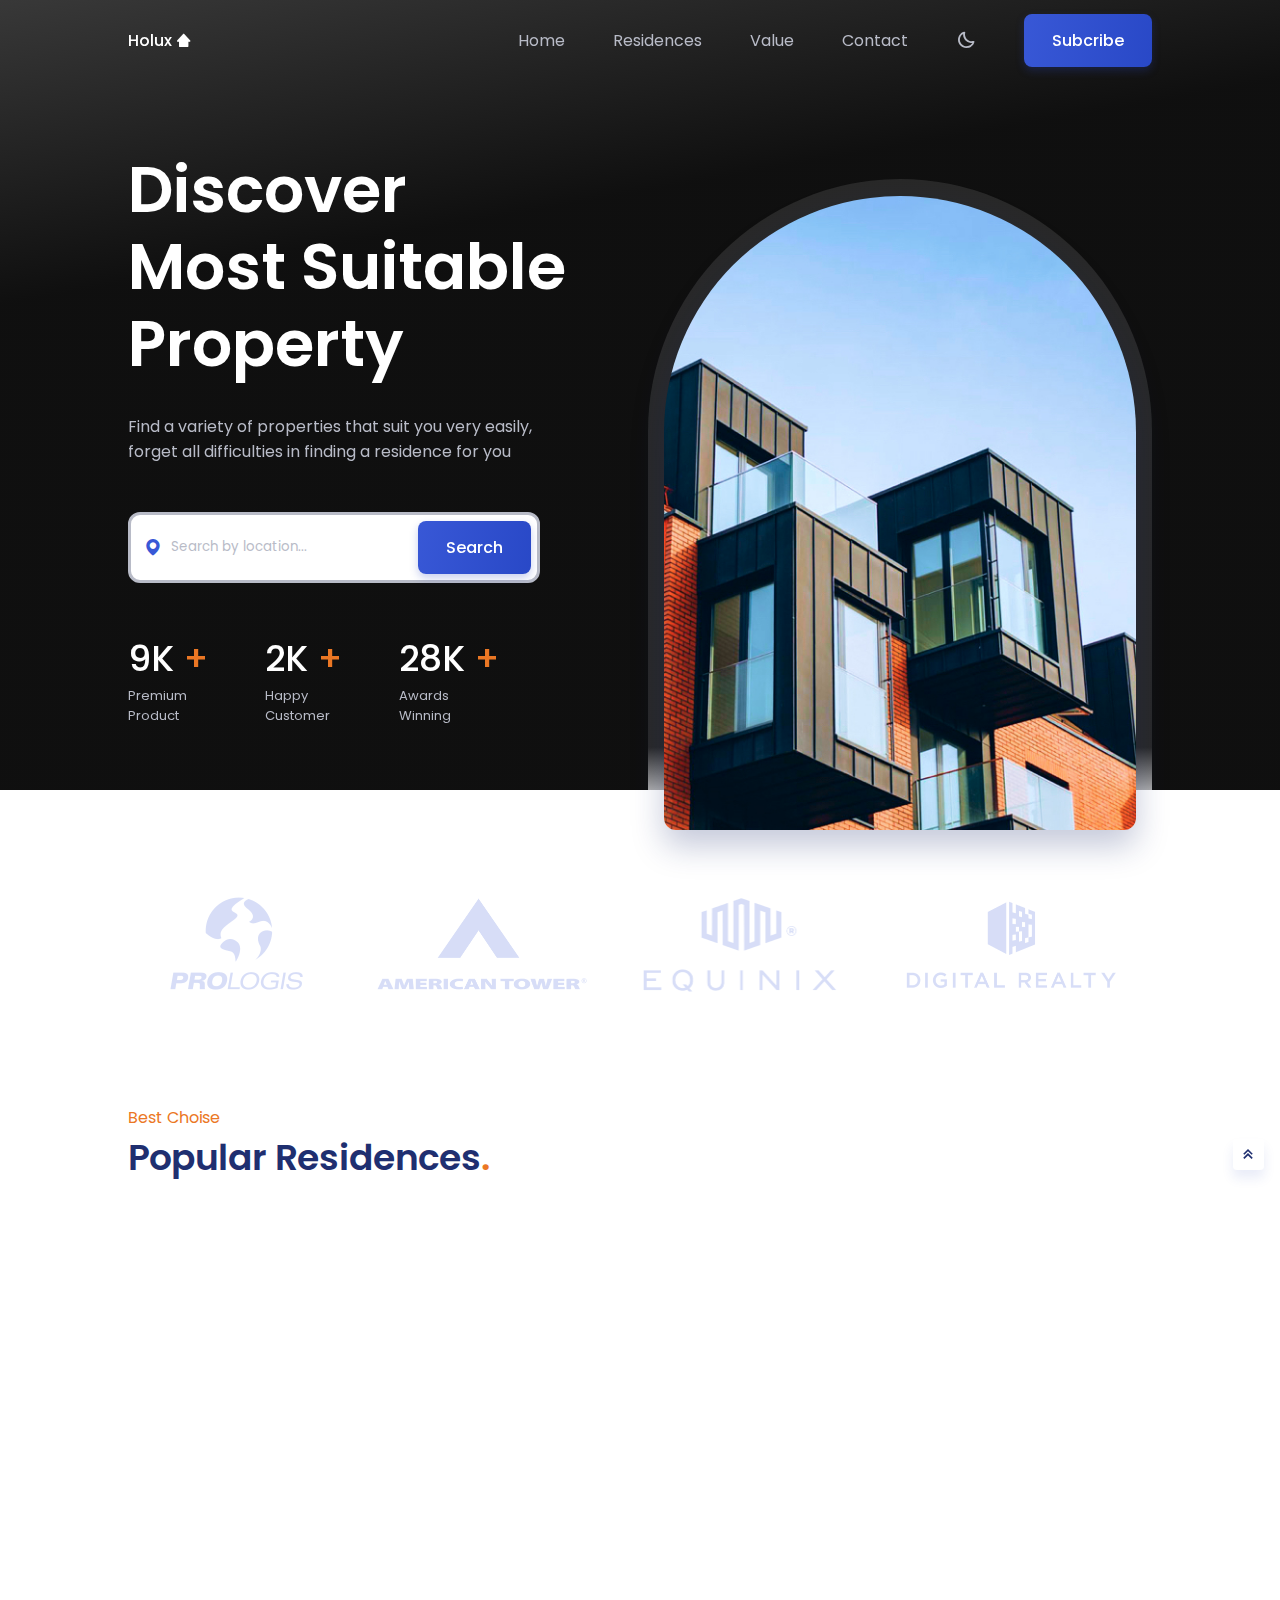
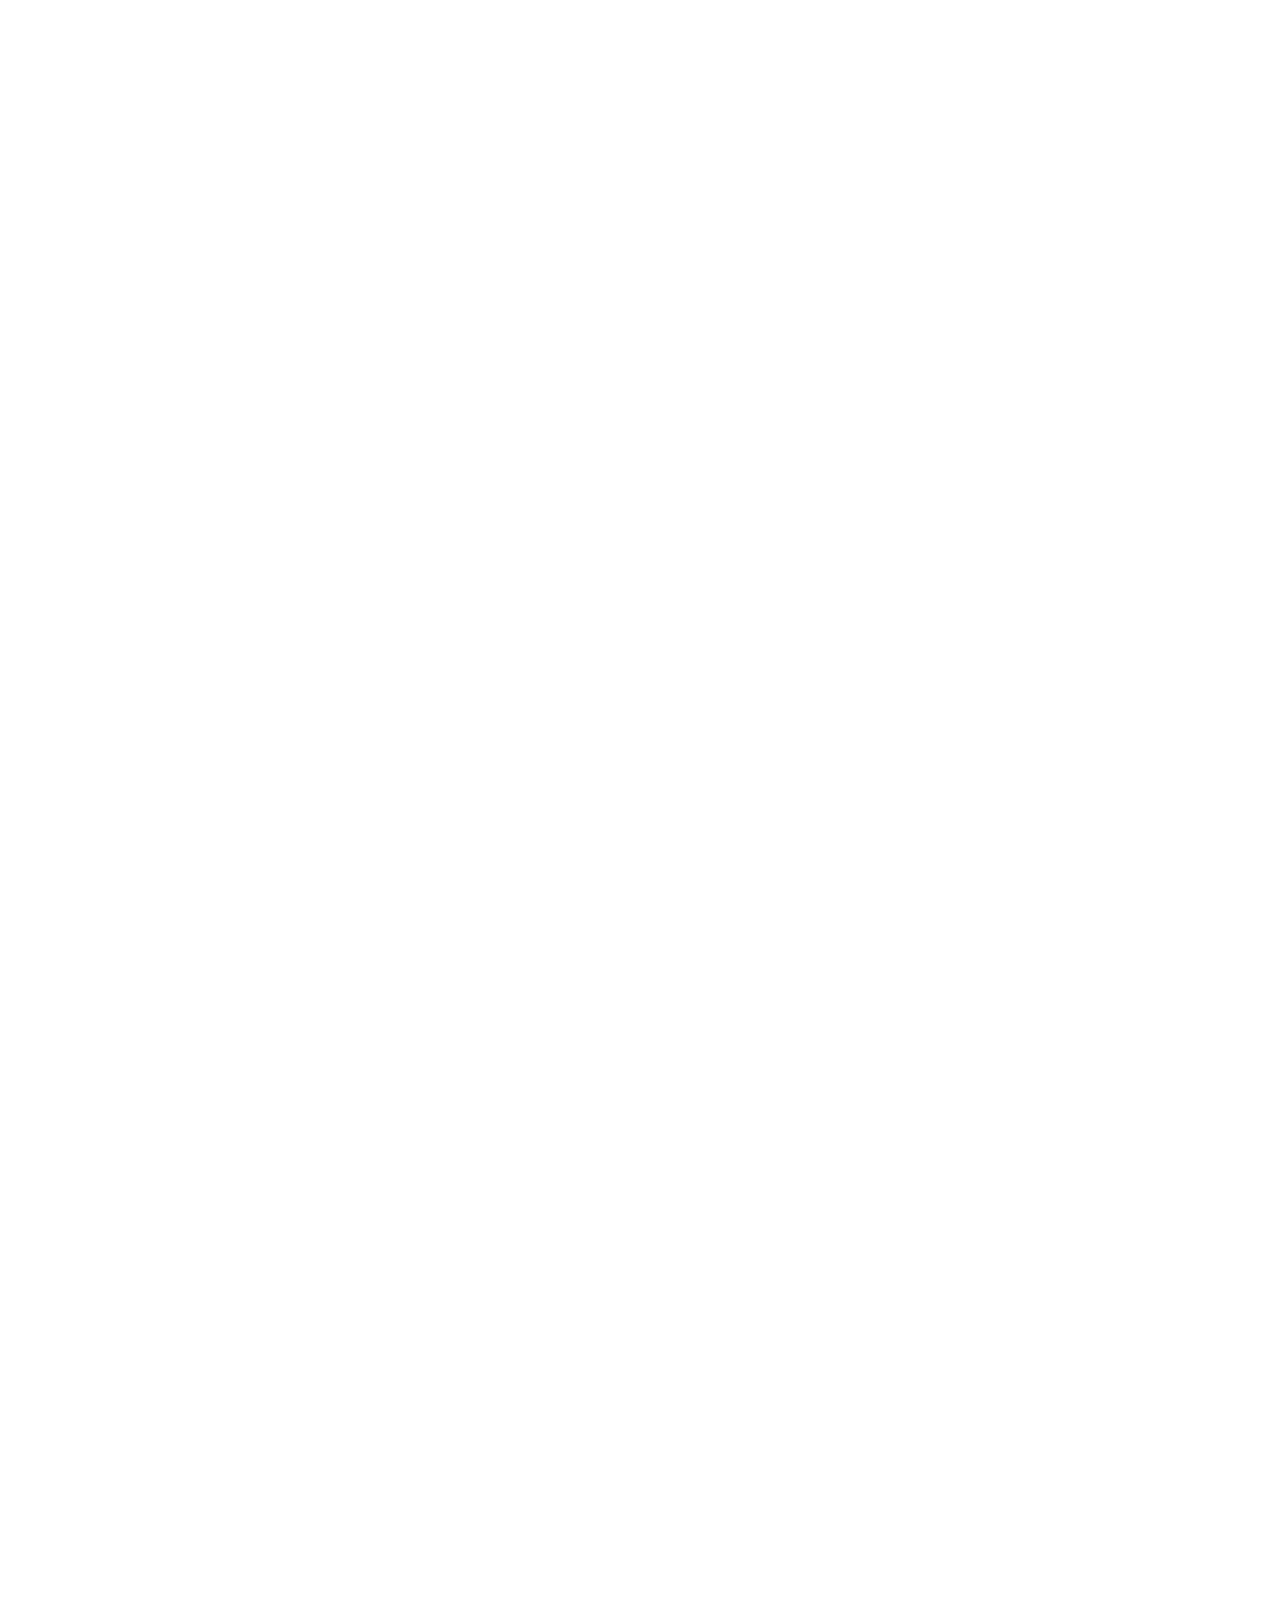
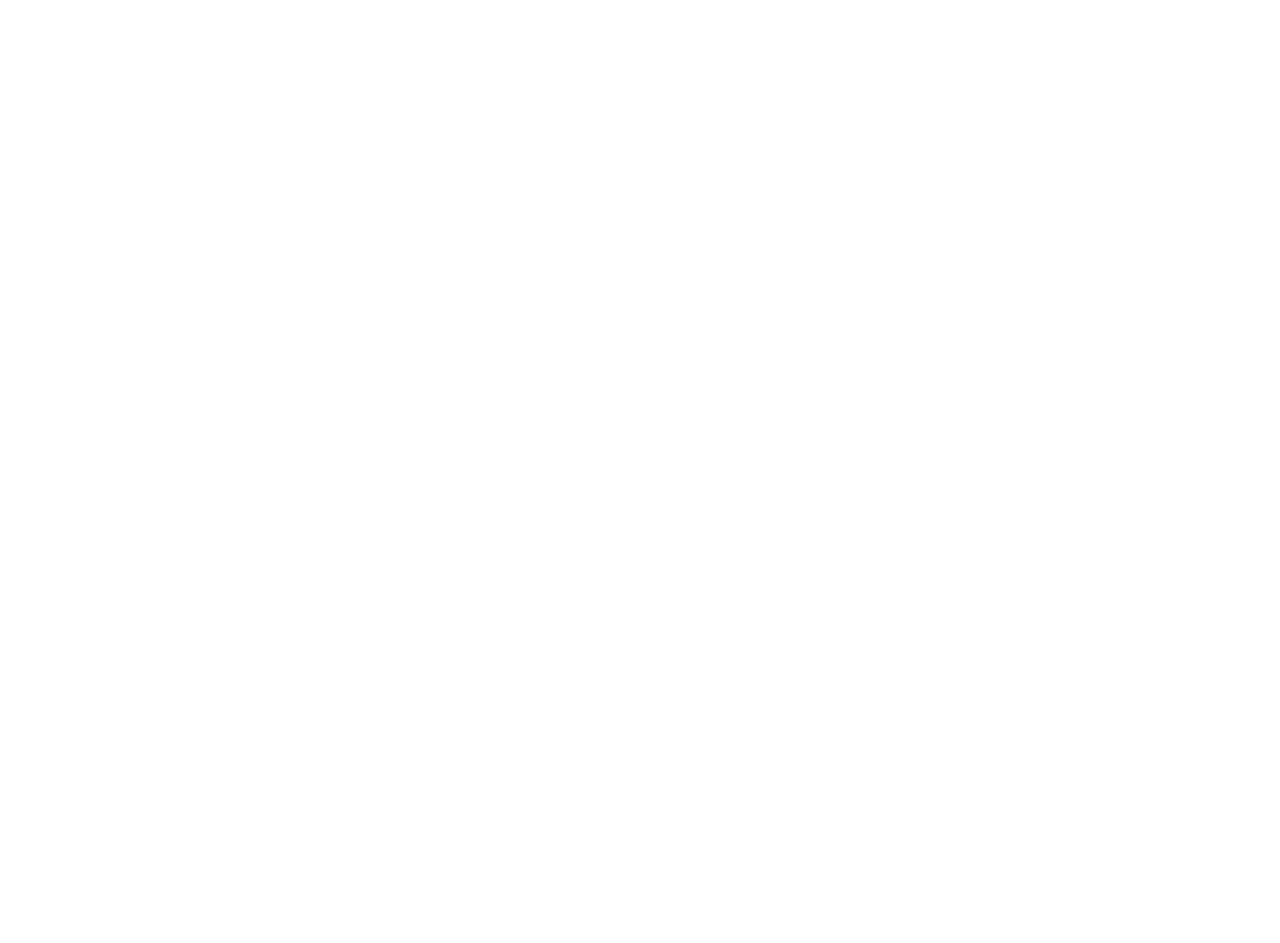
==== index.html @ 1ce995ef "add files" ====
<!DOCTYPE html>
<html lang="en">

<head>
    <meta charset="UTF-8">
    <meta name="viewport" content="width=device-width, initial-scale=1.0">

    <!--=============== FAVICON ===============-->
    <link rel="shortcut icon" href="./assets/img/favicon.png" type="image/x-icon">

    <!--=============== BOXICONS ===============-->
    <link href='https://unpkg.com/boxicons@2.1.4/css/boxicons.min.css' rel='stylesheet'>

    <!--=============== SWIPER CSS ===============-->
    <link rel="stylesheet" href="./assets/css/swiper-bundle.min.css">

    <!--=============== CSS ===============-->
    <link rel="stylesheet" href="./assets/css/styles.css">

    <title>Responsive real state website - Bedimcode</title>
</head>

<body>
    <!--==================== HEADER ====================-->
    <header class="header" id="header">
        <nav class="nav container">
            <a href="#" class="nav__logo">
                Holux <i class='bx bxs-home-alt-2'></i>
            </a>

            <div class="nav__menu">
                <ul class="nav__list">
                    <li class="nav__item">
                        <a href="#home" class="nav__link">
                            <i class='bx bx-home-alt-2'></i>
                            <span>Home</span>
                        </a>
                    </li>

                    <li class="nav__item">
                        <a href="#popular" class="nav__link">
                            <i class='bx bx-building-house'></i>
                            <span>Residences</span>
                        </a>
                    </li>

                    <li class="nav__item">
                        <a href="#value" class="nav__link">
                            <i class='bx bx-award'></i>
                            <span>Value</span>
                        </a>
                    </li>

                    <li class="nav__item">
                        <a href="#contact" class="nav__link">
                            <i class='bx bx-phone'></i>
                            <span>Contact</span>
                        </a>
                    </li>
                </ul>
            </div>

            <!-- Theme change -->
            <i class='bx bx-moon change-theme' id="theme-button" ></i>

            <a href="#" class="button nav__button">
                Subcribe
            </a>
        </nav>
    </header>

    <!--==================== MAIN ====================-->
    <main class="main">
        <!--==================== HOME ====================-->
        <section class="home section" id="home">
            <div class="home__container container grid">
                <div class="home__data">
                    <h1 class="home__title">
                        Discover <br> Most Suitable <br> Property
                    </h1>
                    <p class="home__description">
                        Find a variety of properties that suit you very easily,
                        forget all difficulties in finding a residence for you
                    </p>

                    <form action="" class="home__search">
                        <i class='bx bxs-map'></i>
                        <input type="search" placeholder="Search by location..." class="home__search-input">
                        <button class="button">Search</button>
                    </form>

                    <div class="home__value">
                        <div>
                            <h1 class="home__value-number">
                                9K <span>+</span>
                            </h1>

                            <span class="home__value-description">
                                Premium <br> Product
                            </span>
                        </div>

                        <div>
                            <h1 class="home__value-number">
                                2K <span>+</span>
                            </h1>

                            <span class="home__value-description">
                                Happy <br> Customer
                            </span>
                        </div>

                        <div>
                            <h1 class="home__value-number">
                                28K <span>+</span>
                            </h1>

                            <span class="home__value-description">
                                Awards <br> Winning
                            </span>
                        </div>
                    </div>
                </div>

                <div class="home__images">
                    <div class="home__orbe"></div>

                    <div class="home__img">
                        <img src="./assets/img/home.jpg" alt="">
                    </div>
                </div>
            </div>
        </section>

        <!--==================== LOGOS ====================-->
        <section class="logos section">
            <div class="logos__container container grid">
                <div class="logos__img">
                    <img src="./assets/img/logo1.png" alt="">
                </div>

                <div class="logos__img">
                    <img src="./assets/img/logo2.png" alt="">
                </div>

                <div class="logos__img">
                    <img src="./assets/img/logo3.png" alt="">
                </div>

                <div class="logos__img">
                    <img src="./assets/img/logo4.png" alt="">
                </div>
            </div>
        </section>

        <!--==================== POPULAR ====================-->
        <section class="popular section" id="popular">
            <div class="container">
                <span class="section__subtitle">Best Choise</span>
                <h2 class="section__title">
                    Popular Residences<span>.</span>
                </h2>

                <div class="popular__container swiper">
                    <div class="swiper-wrapper">
                        <article class="popular__card swiper-slide">
                            <img src="./assets/img/popular1.jpg" alt="" class="popular__img">

                            <div class="popular__data">
                                <h2 class="popular__price">
                                    <span>$</span>66,356
                                </h2>
                                <h3 class="popular__title">
                                    Garden City Assat
                                </h3>
                                <p class="popular__description">
                                    Street The Garden City Of Miraflores, Lima - Perú Av. Sol #9876
                                </p>
                            </div>
                        </article>

                        <article class="popular__card swiper-slide">
                            <img src="./assets/img/popular1.jpg" alt="" class="popular__img">

                            <div class="popular__data">
                                <h2 class="popular__price">
                                    <span>$</span>35,159
                                </h2>
                                <h3 class="popular__title">
                                    Gables Luxurious House
                                </h3>
                                <p class="popular__description">
                                    Street The Garden City Of Miraflores, Lima - Perú Av. Sol #9876
                                </p>
                            </div>
                        </article>

                        <article class="popular__card swiper-slide">
                            <img src="./assets/img/popular1.jpg" alt="" class="popular__img">

                            <div class="popular__data">
                                <h2 class="popular__price">
                                    <span>$</span>75,043
                                </h2>
                                <h3 class="popular__title">
                                    Garden Orchard City
                                </h3>
                                <p class="popular__description">
                                    Street The Garden City Of Miraflores, Lima - Perú Av. Sol #9876
                                </p>
                            </div>
                        </article>

                        <article class="popular__card swiper-slide">
                            <img src="./assets/img/popular1.jpg" alt="" class="popular__img">

                            <div class="popular__data">
                                <h2 class="popular__price">
                                    <span>$</span>62,024
                                </h2>
                                <h3 class="popular__title">
                                    Luxurious City Garden
                                </h3>
                                <p class="popular__description">
                                    Street The Garden City Of Miraflores, Lima - Perú Av. Sol #9876
                                </p>
                            </div>
                        </article>

                        <article class="popular__card swiper-slide">
                            <img src="./assets/img/popular1.jpg" alt="" class="popular__img">

                            <div class="popular__data">
                                <h2 class="popular__price">
                                    <span>$</span>47,043
                                </h2>
                                <h3 class="popular__title">
                                    Aliva Private Garden
                                </h3>
                                <p class="popular__description">
                                    Street The Garden City Of Miraflores, Lima - Perú Av. Sol #9876
                                </p>
                            </div>
                        </article>
                    </div>

                    <div class="swiper-button-next">
                        <i class='bx bx-chevron-right'></i>
                    </div>
                    <div class="swiper-button-prev">
                        <i class='bx bx-chevron-left'></i>
                    </div>
                </div>
            </div>
        </section>

        <!--==================== VALUE ====================-->
        <section class="value section" id="value">
            <div class="value__container container container grid">
                <div class="value__images">
                    <div class="value__orbe"></div>

                    <div class="value__img">
                        <img src="./assets/img/value.jpg" alt="">
                    </div>
                </div>

                <div class="value__content">
                    <div class="value__data">
                        <span class="section__subtitle">Our Vaule</span>
                        <h2 class="section__title">Value We Give To You<span>.</span>
                        </h2>
                        <p class="value__description">
                            We always ready to help by providing the best service for you.
                            We believe a good place to live can make your life better.
                        </p>
                    </div>

                    <div class="value__accordion">
                        <div class="value__accordion-item">
                            <header class="value__accordion-header">
                                <i class='bx bxs-shield-x value__accordion-icon'></i>
                                <h3 class="value__accordion-title">
                                    Best interest rates on the market
                                </h3>
                                <div class="value__accordion-arrow">
                                    <i class='bx bxs-down-arrow'></i>
                                </div>
                            </header>

                            <div class="value__accordion-content">
                                <p class="value__accordion-description">
                                    Price we provides is the best for you,
                                    we guarantee no price changes on your property due
                                    to various unexpected costs that may come.

                                </p>
                            </div>
                        </div>

                        <div class="value__accordion-item">
                            <header class="value__accordion-header">
                                <i class='bx bxs-x-square value__accordion-icon'></i>
                                <h3 class="value__accordion-title">
                                    Prevent unstable prices
                                </h3>
                                <div class="value__accordion-arrow">
                                    <i class='bx bxs-down-arrow'></i>
                                </div>
                            </header>

                            <div class="value__accordion-content">
                                <p class="value__accordion-description">
                                    Price we provides is the best for you,
                                    we guarantee no price changes on your property due
                                    to various unexpected costs that may come.

                                </p>
                            </div>
                        </div>

                        <div class="value__accordion-item">
                            <header class="value__accordion-header">
                                <i class='bx bxs-bar-chart-square value__accordion-icon'></i>
                                <h3 class="value__accordion-title">
                                    Best prices on the market
                                </h3>
                                <div class="value__accordion-arrow">
                                    <i class='bx bxs-down-arrow'></i>
                                </div>
                            </header>

                            <div class="value__accordion-content">
                                <p class="value__accordion-description">
                                    Price we provides is the best for you,
                                    we guarantee no price changes on your property due
                                    to various unexpected costs that may come.

                                </p>
                            </div>
                        </div>

                        <div class="value__accordion-item">
                            <header class="value__accordion-header">
                                <i class='bx bxs-check-square value__accordion-icon'></i>
                                <h3 class="value__accordion-title">
                                    Security of your data
                                </h3>
                                <div class="value__accordion-arrow">
                                    <i class='bx bxs-down-arrow'></i>
                                </div>
                            </header>

                            <div class="value__accordion-content">
                                <p class="value__accordion-description">
                                    Price we provides is the best for you,
                                    we guarantee no price changes on your property due
                                    to various unexpected costs that may come.

                                </p>
                            </div>
                        </div>
                    </div>
                </div>
            </div>
        </section>

        <!--==================== CONTACT ====================-->
        <section class="contact section" id="contact">
            <div class="contact__container container grid">
                <div class="contact__images">
                    <div class="contact__orbe"></div>

                    <div class="contact__img">
                        <img src="./assets/img/contact.png" alt="">
                    </div>
                </div>

                <div class="contact__content">
                    <div class="contact__data">
                        <span class="section__subtitle">Contact us</span>
                        <h2 class="section__title">
                            Easy to Contact us<span>.</span>
                        </h2>
                        <p class="contact__description">
                            Is there a problem finding your dream home? Need a
                            guide in buying first home? or need a consultation
                            on residential issues? just contact us.
                        </p>
                    </div>

                    <div class="contact__card">
                        <div class="contact__card-box">
                            <div class="contact__card-info">
                                <i class='bx bxs-phone-call'></i>
                                <div>
                                    <h3 class="contact__card-title">
                                        Call
                                    </h3>
                                    <p class="contact__card-description">
                                        022.321.165.19
                                    </p>
                                </div>
                            </div>
                            <button class="button contact__card-button">
                                Call Now
                            </button>
                        </div>

                        <div class="contact__card-box">
                            <div class="contact__card-info">
                                <i class='bx bxs-message-rounded-dots'></i>
                                <div>
                                    <h3 class="contact__card-title">
                                        Chat
                                    </h3>
                                    <p class="contact__card-description">
                                        022.321.165.19
                                    </p>
                                </div>
                            </div>
                            <button class="button contact__card-button">
                                Chat Now
                            </button>
                        </div>

                        <div class="contact__card-box">
                            <div class="contact__card-info">
                                <i class='bx bxs-video'></i>
                                <div>
                                    <h3 class="contact__card-title">
                                        Video Call
                                    </h3>
                                    <p class="contact__card-description">
                                        022.321.165.19
                                    </p>
                                </div>
                            </div>
                            <button class="button contact__card-button">
                                Video Call Now
                            </button>
                        </div>

                        <div class="contact__card-box">
                            <div class="contact__card-info">
                                <i class='bx bxs-envelope'></i>
                                <div>
                                    <h3 class="contact__card-title">
                                        Message
                                    </h3>
                                    <p class="contact__card-description">
                                        022.321.165.19
                                    </p>
                                </div>
                            </div>
                            <button class="button contact__card-button">
                                Message Now
                            </button>
                        </div>
                    </div>
                </div>
            </div>
        </section>

        <!--==================== SUBSCRIBE ====================-->
        <section class="subscribe section">
            <div class="subscribe__container container">
                <h1 class="subscribe__title">
                    Get Started with Holux
                </h1>
                <p class="subscribe__description">
                    Subscribe and find super attractive price
                    quotes from us, Find your residence soon
                </p>
                <a href="#" class="button subscribe__button">
                    Get Started
                </a>
            </div>
        </section>
    </main>

    <!--==================== FOOTER ====================-->
    <footer class="footer section">
        <div class="footer__container container grid">
            <div>
                <a href="#" class="footer__logo">
                    Holux <i class='bx bxs-home-alt-2'></i>
                </a>
                <p class="footer__description">
                    Our vision is to make all people <br>
                    the best place to live for them.
                </p>
            </div>

            <div class="footer__content">
                <div>
                    <h3 class="footer__title">
                        About
                    </h3>

                    <ul class="footer__links">
                        <li>
                            <a href="" class="footer__link">About Us</a>
                        </li>

                        <li>
                            <a href="" class="footer__link">Features</a>
                        </li>

                        <li>
                            <a href="" class="footer__link">News & Blog</a>
                        </li>
                    </ul>
                </div>

                <div>
                    <h3 class="footer__title">
                        Company
                    </h3>

                    <ul class="footer_links">
                        <li>
                            <a href="" class="footer__link">How We Work?</a>
                        </li>

                        <li>
                            <a href="" class="footer__link">Capital</a>
                        </li>

                        <li>
                            <a href="" class="footer__link">Security</a>
                        </li>
                    </ul>
                </div>

                <div>
                    <h3 class="footer__title">
                        Support
                    </h3>

                    <ul class="footer_links">
                        <li>
                            <a href="" class="footer__link">FAQs</a>
                        </li>

                        <li>
                            <a href="" class="footer__link">Support center</a>
                        </li>

                        <li>
                            <a href="" class="footer__link">Contact Us</a>
                        </li>
                    </ul>
                </div>

                <div>
                    <h3 class="footer__title">
                        Follow us
                    </h3>

                    <ul class="footer_social">
                        <a href="https://www.facebook.com/" target="_blank" class="footer__social-link">
                            <i class='bx bxl-facebook-circle' ></i>
                        </a>

                        <a href="https://www.instagram.com/" target="_blank" class="footer__social-link">
                            <i class='bx bxl-instagram-alt' ></i>
                        </a>

                        <a href="https://www.pinterest.com/" target="_blank" class="footer__social-link">
                            <i class='bx bxl-pinterest' ></i>
                        </a>
                    </ul>
                </div>
            </div>
        </div>

        <div class="footer__info container">
            <span class="footer__copy">
                &#169; Obicode. All rights reserved
            </span>

            <div class="footer__privacy">
                <a href="#">Terms & Agreements</a>
                <a href="#">Privacy Policy</a>
            </div>
        </div>
    </footer>


    <!--========== SCROLL UP ==========-->
    <a href="#" class="scrollup" id="scroll-up">
        <i class='bx bx-chevrons-up' ></i>
    </a>

    <!--=============== SCROLLREVEAL ===============-->
    <script src="./assets/js/scrollreveal.min.js"></script>

    <!--=============== SWIPER JS ===============-->
    <script src="./assets/js/swiper-bundle.min.js"></script>

    <!--=============== MAIN JS ===============-->
    <script src="./assets/js/main.js"></script>
</body>

</html>
---- assets/css/styles.css ----
/*=============== GOOGLE FONTS ===============*/
@import url("https://fonts.googleapis.com/css2?family=Poppins:wght@400;500;600&display=swap");

/*=============== VARIABLES CSS ===============*/
:root {
  --header-height: 3.5rem;

  /*========== Colors ==========*/
  /*Color mode HSL(hue, saturation, lightness)*/
  --first-color: hsl(228, 66%, 53%);
  --first-color-alt: hsl(228, 66%, 47%);
  --first-color-light: hsl(228, 62%, 59%);
  --first-color-lighten: hsl(228, 100%, 97%);
  --second-color: hsl(25, 83%, 53%);
  --title-color: hsl(228, 57%, 28%);
  --text-color: hsl(228, 15%, 50%);
  --text-color-light: hsl(228, 12%, 75%);
  --border-color: hsl(228, 99%, 98%);
  --body-color: #fff;
  --container-color: #fff;

  /*========== Font and typography ==========*/
  /*.5rem = 8px | 1rem = 16px ...*/
  --body-font: 'Poppins', sans-serif;
  --biggest-font-size: 2.25rem;
  --h1-font-size: 1.5rem;
  --h2-font-size: 1.25rem;
  --h3-font-size: 1rem;
  --normal-font-size: .938rem;
  --small-font-size: .813rem;
  --smaller-font-size: .75rem;

  /*========== Font weight ==========*/
  --font-medium: 500;
  --font-semi-bold: 600;

  /*========== z index ==========*/
  --z-tooltip: 10;
  --z-fixed: 100;
}

/* Responsive typography */
@media screen and (min-width: 1024px) {
  :root {
    --biggest-font-size: 4rem;
    --h1-font-size: 2.25rem;
    --h2-font-size: 1.5rem;
    --h3-font-size: 1.25rem;
    --normal-font-size: 1rem;
    --small-font-size: .875rem;
    --smaller-font-size: .813rem;
  }
}

/*=============== BASE ===============*/
* {
  box-sizing: border-box;
  padding: 0;
  margin: 0;
}

html {
  scroll-behavior: smooth;
}

body {
  font-family: var(--body-font);
  font-size: var(--normal-font-size);
  background-color: var(--body-color);
  color: var(--text-color);
  transition: .3s;
  /* For animation dark mode */
}

h1,
h2,
h3 {
  color: var(--title-color);
  font-weight: var(--font-semi-bold);
}

ul {
  list-style: none;
}

a {
  text-decoration: none;
}

img {
  max-width: 100%;
  height: auto;
}

input,
button {
  font-family: var(--body-font);
  outline: none;
  border: none;
}

/*=============== THEME ===============*/
.change-theme{
  font-size: 1.25rem;
  color: #fff;
  cursor: pointer;
  transition: .3s;
}

.change-theme:hover{
  color: var(--first-color);
}

/*========== Variables Dark theme ==========*/
body.dark-theme{
  --first-color: hsl(228, 66%, 62%);
  --second-color: hsl(25, 57%, 54%);
  --title-color: hsl(228, 8%, 95%);
  --text-color: hsl(228, 8%, 70%);
  --border-color: hsl(228, 16%, 14%);
  --body-color: hsl(228, 12%, 8%);
  --container-color: hsl(228, 16%, 12%);
}

/*========== 
    Color changes in some parts of 
    the website, in dark theme 
==========*/
.dark-theme .home__search,
.dark-theme .swiper-button-next,
.dark-theme .swiper-button-prev{
  border: 3px solid var(--border-color);
}

.dark-theme .nav__menu,
.dark-theme .home__img,
.dark-theme .popular__card:hover,
.dark-theme .value__img,
.dark-theme .accordion-open,
.dark-theme .accordion-open .value__accordion-icon,
.dark-theme .accordion-open .value__accordion-arrow,
.dark-theme .contact__img,
.dark-theme .contact__card-box:hover,
.dark-theme .scrollup{
  box-shadow: none;
}

.dark-theme .value__orbe,
.dark-theme .value__accordion-icon,
.dark-theme .value__accordion-arrow,
.dark-theme .contact__orbe,
.dark-theme .contact__card i,
.dark-theme .contact__card-button,
.dark-theme .subscribe__container{
  background-color: var(--container-color);
}

.dark-theme .subscribe__container{
  border:  6px solid var(--border-color);
}

.dark-theme .subscribe__description{
  color: var(--text-color);
}

.dark-theme::-webkit-scrollbar{
  background-color: hsl(228,4%,15%);
}

.dark-theme::-webkit-scrollbar-thumb{
  background-color: hsl(228,4%,25%);
}

.dark-theme::-webkit-scrollbar-thumb:hover{
  background-color: hls(228,4%,35%);
}

/*=============== REUSABLE CSS CLASSES ===============*/
.container {
  max-width: 1024px;
  margin-left: 1.5rem;
  margin-right: 1.5rem;
}

.grid {
  display: grid;
}

.section {
  padding: 4.5rem 0 2rem;
}

.section__title {
  font-size: var(--h2-font-size);
  margin-bottom: 1rem;
}

.section__title span {
  color: var(--second-color);
}

.section__subtitle {
  display: block;
  font-size: var(--small-font-size);
  color: var(--second-color);
}

.main {
  overflow: hidden;
  /* For the animations ScrollReveal*/
}

/*=============== HEADER & NAV ===============*/
.header {
  position: fixed;
  top: 0;
  left: 0;
  width: 100%;
  background-color: transparent;
  z-index: var(--z-fixed);
  transition: .4s;
}

.nav {
  height: var(--header-height);
  display: flex;
  justify-content: space-between;
  align-items: center;
}

.nav__logo {
  color: #fff;
  display: inline-flex;
  align-items: center;
  column-gap: .25rem;
  font-weight: var(--font-medium);
  transition: .3s;
}

.nav__logo i {
  font-size: 1rem;
}

.nav__logo:hover {
  color: var(--first-color);
}

@media screen and (max-width: 1023px) {
  .nav__menu {
    position: fixed;
    bottom: 2rem;
    background-color: var(--container-color);
    box-shadow: 0 8px 24px hsla(228, 66%, 45%, .15);
    width: 90%;
    left: 0;
    right: 0;
    margin: 0 auto;
    padding: 1.30rem 3rem;
    border-radius: 1.25rem;
    transition: .4s;
  }

  .nav__list {
    display: flex;
    justify-content: space-between;
    align-items: center;
  }

  .nav__link {
    color: var(--text-color);
    display: flex;
    padding: .5rem;
    border-radius: 50%;
  }

  .nav__link i {
    font-size: 1.25rem;
  }

  .nav__link span {
    display: none;
  }
}

/* Change background header */
.scroll-header {
  background-color: var(--body-color);
  box-shadow: 0 1px 4px hsla(228, 4%, 15%, .1);
}

.scroll-header .nav__logo {
  color: var(--first-color);
}

.scroll-header .change-theme{
  color: var(--title-color);
}

/* Active link */
.active-link {
  background: linear-gradient(101deg,
      hsl(228, 66%, 53%),
      hsl(228, 66%, 47%));
  color: #fff;
  box-shadow: 0 4px 8px hsla(228, 66%, 25%, .25);
}

/*=============== HOME ===============*/
.home {
  background: linear-gradient(170deg,
      hsl(0, 0%, 22%)0%,
      hsl(0, 0%, 6%)30%);
  padding-bottom: 0;

}

.home__container {
  padding-top: 4rem;
  row-gap: 3.5rem;

}

.home__title,
.home__value-number {
  color: #fff;
}

.home__title {
  font-size: var(--biggest-font-size);
  line-height: 120%;
  margin-bottom: 1.25rem;
}

.home__description {
  color: var(--text-color-light);
  margin-bottom: 2rem;
}

.home__search {
  background-color: var(--body-color);
  padding: .35rem .35rem .35rem .75rem;
  display: flex;
  align-items: center;
  border-radius: .75rem;
  border: 3px solid var(--text-color-light);
  margin-bottom: 2rem;

}

.home__search i {
  font-size: 1.25rem;
  color: var(--first-color);
}

.home__search-input {
  width: 90%;
  background-color: var(--body-color);
  color: var(--text-color);
  margin: 0 .5rem;
}

.home__search-input::placeholder {
  color: var(--text-color-light);
}

.home__value {
  display: flex;
  column-gap: 2.5rem;
}

.home__value-number {
  font-size: var(--h1-font-size);
  font-weight: var(--font-medium);

}

.home__value-number span {
  color: var(--second-color);
}

.home__value-description {
  display: flex;
  color: var(--text-color-light);
  font-size: var(--smaller-font-size);
}

.home__images {
  position: relative;
  display: flex;
  justify-content: center;

}

.home__orbe {
  width: 265px;
  height: 284px;
  background: linear-gradient(180deg,
      hsl(0, 0%, 16%)93%,
      hsl(0, 0%, 67%)100%);
  border-radius: 135px 135px 0 0;
}

.home__img {
  position: absolute;
  width: 250px;
  height: 300px;
  overflow: hidden;
  border-radius: 125px 125px 12px 12px;
  display: inline-flex;
  align-items: flex-end;
  bottom: -1.5rem;
  box-shadow: 0 16px 32px hsla(228, 66%, 25%, .25);
}

/*=============== BUTTON ===============*/
.button {
  display: inline-block;
  background: linear-gradient(101deg,
      hsl(228, 66%, 53%),
      hsl(228, 66%, 47%));
  color: #fff;
  padding: 14px 28px;
  border-radius: .5rem;
  font-size: var(--normal-font-size);
  font-weight: var(--font-medium);
  box-shadow: 0 4px 8px hsla(228, 66%, 45%, .25);
  transition: .3s;
  cursor: pointer;
}

.button:hover {
  box-shadow: 0 4px 12px hsla(228, 66%, 45%, .25);
}

.nav__button {
  display: none;
}

/*=============== LOGOS ===============*/
.logos__container {
  padding-top: 2rem;
  grid-template-columns: repeat(2, 1fr);
  gap: 3rem 2rem;
  justify-content: center;
}

.logos__img img {
  height: 60px;
  opacity: .2;
  transition: .3s;
}

.logos__img img:hover {
  opacity: .6;
}

/*=============== POPULAR ===============*/
.popular__container {
  padding: 1rem 0 5rem;
}

.popular__card {
  width: 290px;
  background-color: var(--container-color);
  padding: .5rem .5rem 1.5rem;
  border-radius: 1rem;
  margin: 0 auto;
  transition: .4s;
}

.popular__img {
  border-radius: 1rem;
  margin-bottom: 1rem;
}

.popular__data {
  padding: 0 1rem 0 .5rem;
}

.popular__price {
  font-size: var(--h2-font-size);
  color: var(--text-color);
  margin-bottom: .25rem;
}

.popular__price span {
  color: var(--second-color);
}

.popular__title {
  font-size: var(--h3-font-size);
  margin-bottom: .75rem;
}

.popular__description {
  font-size: var(--small-font-size);
}

.popular__card:hover {
  box-shadow: 0 12px 16px hsla(228, 66%, 45%, .1);
}

/* Swiper class */
.swiper-button-prev::after,
.swiper-button-next::after {
  content: '';
}

.swiper-button-next,
.swiper-button-prev {
  top: initial;
  bottom: 0;
  width: initial;
  height: initial;
  background-color: var(--container-color);
  border: 2px solid var(--text-color-light);
  padding: 6px;
  border-radius: .5rem;
  font-size: 1.5rem;
  color: var(--first-color);
}

.swiper-button-prev {
  left: calc(50% - 3rem);
}

.swiper-button-next {
  right: calc(50% - 3rem);
}


/*=============== VALUE ===============*/
.value__container {
  row-gap: 3rem;

}

.value__images {
  position: relative;
  display: flex;
  justify-content: center;
}

.value__orbe {
  width: 266px;
  height: 316px;
  background-color: hsl(228, 24%, 97%);
  border-radius: 135px 135px 16px 16px;
}

.value__img {
  position: absolute;
  width: 250px;
  height: 300px;
  overflow: hidden;
  border-radius: 125px 125px 12px 12px;
  inset: 0;
  margin: auto;
  box-shadow: 0 16px 32px hsla(228, 66%, 25%, .25);
}

.value__description {
  font-size: var(--small-font-size);
  margin-bottom: 2rem;
}

.value__accordion {
  display: grid;
  row-gap: 1.5rem;
}

.value__accordion-item {
  background-color: var(--body-color);
  border: 2px solid var(--border-color);
  border-radius: .5rem;
  padding: 1rem .75rem;
}

.value__accordion-header {
  display: flex;
  align-items: center;
  cursor: pointer;

}

.value__accordion-icon {
  background-color: var(--first-color-lighten);
  padding: 5px;
  border-radius: .25rem;
  font-size: 18px;
  color: var(--first-color);
  margin-right: .75rem;
  transition: .3s;
}

.value__accordion-title {
  font-size: var(--small-font-size);
}

.value__accordion-arrow {
  display: inline-flex;
  background-color: var(--first-color-lighten);
  padding: .25rem;
  color: var(--first-color);
  border-radius: 2px;
  font-size: 10px;
  margin-left: auto;
  transition: .3s;
}

.value__accordion-arrow i {
  transition: .4s;
}

.value__accordion-description {
  font-size: var(--smaller-font-size);
  padding: 1.25rem 2.5rem 0 2.75rem;
}

.value__accordion-content {
  overflow: hidden;
  height: 0;
  transition: all .25s ease;
}

/*Rotate icon and add shadows*/
.accordion-open {
  box-shadow: 0 12px 32px hsla(228, 66%, 45%, .1);
}

.accordion-open .value__accordion-icon {
  box-shadow: 0 4px 4px hsla(228, 66%, 45%, .1);
}

.accordion-open .value__accordion-arrow {
  box-shadow: 0 2px 4px hsla(228, 66%, 45%, .1);
}

.accordion-open .value__accordion-arrow i {
  transform: rotate(-180deg);
}



/*=============== CONTACT ===============*/
.contact__container {
  row-gap: 2rem;
}

.contact__images {
  position: relative;
  display: flex;
  justify-content: center;
}

.contact__orbe {
  width: 266px;
  height: 316px;
  background-color: hsl(228, 24%, 97%);
  border-radius: 135px 135px 16px 16px;
}

.contact__img {
  position: absolute;
  width: 250px;
  height: 300px;
  overflow: hidden;
  border-radius: 125px 125px 12px 12px;
  inset: 0;
  margin: auto;
  box-shadow: 0 16px 32px hsla(228, 66%, 25%, .25);
}

.contact__description {
  font-size: var(--small-font-size);
  margin-bottom: 2.5rem;
}

.contact__card {
  display: grid;
  grid-template-columns: repeat(2, 1fr);
  gap: 1.25rem .75rem;
}

.contact__card-box {
  background-color: var(--body-color);
  border: 2px solid var(--border-color);
  padding: 1.25rem .75rem;
  border-radius: .5rem;
  transition: .3s;
}

.contact__card-info {
  display: flex;
  align-items: flex-start;
  column-gap: .75rem;
  margin-bottom: 1.25rem;
}

.contact__card i {
  padding: 6px;
  background-color: var(--first-color-lighten);
  border-radius: 6px;
  font-size: 1.25rem;
  color: var(--first-color);
}

.contact__card-title {
  font-size: var(--normal-font-size);
}

.contact__card-description {
  font-size: var(--smaller-font-size);
}

.contact__card-button {
  font-size: var(--small-font-size);
  padding: 14px 0;
  width: 100%;
  border-radius: .25rem;
  background: var(--first-color-lighten);
  color: var(--first-color);
  font-weight: var(--font-semi-bold);
  box-shadow: none;
}

.contact__card-button:hover {
  background-color: var(--first-color);
  color: #fff;
}

.contact__card-box:hover {
  box-shadow: 0 8px 24px hsla(228, 66%, 45%, .1);
}

/*=============== SUBSCRIBE ===============*/
.subscribe {
  padding: 2.5rem 0;
}

.subscribe__container {
  background-color: var(--first-color);
  padding: 3rem 2rem;
  border-radius: 1.25rem;
  border: 6px solid var(--first-color-light);
  text-align: center;
}

.subscribe__title {
  font-size: var(--h2-font-size);
  color: #fff;
  margin-bottom: 1rem;
}

.subscribe__description {
  color: hsl(228, 90%, 92%);
  font-size: var(--small-font-size);
  margin-bottom: 2rem;
}

.subscribe__button {
  border: 2px solid #fff;
  background: var(--first-color-light);
  font-size: var(--small-font-size);
}

.subscribe__button:hover {
  background-color: var(--first-color);
}

/*=============== FOOTER ===============*/
.footer__container {
  row-gap: 2.5rem;
}

.footer__logo {
  color: var(--first-color);
  font-size: var(--h3-font-size);
  font-weight: var(--font-semi-bold);
  display: inline-flex;
  align-items: center;
  column-gap: .25rem;
  margin-bottom: .75rem;
}

.footer__logo i {
  font-size: 1.25rem;
}

.footer__description,
.footer__link {
  font-size: var(--small-font-size);
  font-weight: var(--font-medium);
}

.footer__content,
.footer__links {
  display: grid;
}

.footer__content {
  grid-template-columns: repeat(2, max-content);
  gap: 2.5rem 4rem;
}

.footer__title {
  font-size: var(--h3-font-size);
  margin-bottom: 1rem;
}

.footer__links {
  row-gap: .5rem;
}

.footer__link {
  color: var(--text-color);
  transition: .3s;
}

.footer__link:hover {
  color: var(--title-color);
}

.footer__social {
  display: flex;
  column-gap: 1rem;
}

.footer__social-link {
  font-size: 1.25rem;
  color: var(--text-color);
  transition: .3s;
}

.footer__social-link:hover {
  color: var(--title-color);
}

.footer__info,
.footer__privacy {
  display: flex;
}

.footer__info {
  padding-bottom: 6rem;
  margin-top: 5.5rem;
  flex-direction: column;
  text-align: center;
  row-gap: 1.5rem;
}

.footer__copy,
.footer__privacy a {
  font-size: var(--smaller-font-size);
  font-weight: var(--font-medium);
  color: var(--text-color);
}

.footer__privacy {
  justify-content: center;
  column-gap: 1.25rem;
}

/*=============== SCROLL BAR ===============*/
::-webkit-scrollbar{
  width: 0.6rem;
  border-radius: .5rem;
  background-color: hsl(228,8%,76%);
}

::-webkit-scrollbar-thumb{
  background-color: hsl(220,8%,64%);
  border-radius: .5rem;
}

::-webkit-scrollbar-thumb:hover{
  background-color: hsl(220,8%,54%);
  
}

/*=============== SCROLL UP ===============*/
.scrollup{
  position: fixed;
  right: 1rem;
  bottom: -30%;
  background-color: var(--container-color);
  box-shadow: 0 8px 12px hsla(228,66%,45%,.1);
  display: inline-flex;
  padding: .35rem;
  border-radius: .25rem;
  color: var(--title-color);
  font-size: 1.25rem;
  z-index:var(--z-tooltip) ;
  transition: .3s;
}

.scrollup:hover{
  transform: translateY(-.25rem);
  color: var(--first-color);
}

/* Show Scroll Up*/
.show-scroll{
  bottom: 8rem;
}

/*=============== BREAKPOINTS ===============*/
/* For small devices */
@media screen and (max-width:350px) {
  .container{
    margin-left: 1rem;
    margin-right: 1rem;
  }

  .section{
    padding: 3.5rem 0 1rem;
  }
  
  .home{
    padding-bottom: 0;

  }

  .contact__card{
    grid-template-columns: repeat(1, 180px);
    justify-content: center;
  }
}

@media screen  and (max-width: 320px) {
  .nav__menu{
    padding: 1.3rem 1.5rem;
  }
  .home__value{
    column-gap: 1rem;
  }
  .home__img{
    width: 220px;
    height: 280px;

  }
  .home__orbe{
    width: 240px;
    height: 264px;
  }
  .logos__container{
    gap: 2rem 1rem;
  }

  .popular__card{
    width: 230px;
    padding: .5rem .5rem .75rem;
  }

  .value__img,
  .contact__img{
    width: 220px;
    height: 260px;
  }
  .value__orbe,
  .contact__orbe{
    width: 236px;
    height: 280px;
  }

  .subscribe__container{
    padding: 2rem 1rem;

  }

  .footer__container{
    gap: 2.5em;
  }
}

/* For medium devices */
@media screen and (min-width: 576px) {
  .nav__menu{
    width: 342px;
  }

  .home__search{
    width: 412px;
  }

  .contact__card{
    grid-template-columns: repeat(2,192px);
    justify-content: center;
  }

  .footer__content{
    grid-template-columns: repeat(3, max-content);
  }
}

@media screen and (min-width: 767px) {
  .home__container{
    grid-template-columns: repeat(2,1fr);
    padding-top: 2rem;
  }

  .home__orbe{
    align-self:flex-end ;
  }
  .home__data{
    padding-bottom: 2rem;
  }

  .logos__container{
    grid-template-columns: repeat(4,max-content);
    justify-content: center;
  }

  .value__container,
  .contact__container{
    grid-template-columns: repeat(2,1fr);
    align-items: center;
  }

  .contact__images{
    order: 1;
  }
  .contact__card{
    justify-content: initial;
  }
  .subscribe__container{
    padding: 3rem 13rem;
  }

  .footer__container{
    grid-template-columns: repeat(2,max-content);
    justify-content: space-between;
  }
}

/* For large devices */
@media screen and (min-width: 1023px) {
  .section{
    padding:7.5 0 1rem ;
  }
  .section__title{
    font-size: 2.25rem;
  }
  .section__subtitle{
    font-size: var(--normal-font-size);
  }

  .nav{
    height: calc(var(--header-height) + 1.5rem);
  }
  .nav__menu{
    width: initial;
    margin-left: auto;
  }
  .nav__list{
    display: flex;
    column-gap: 3rem;
  }
  .nav__link{
    color: var(--text-color-light);
  }
  .nav__link i{
    display: none;
  }
  .nav__button{
    display: inline-block;

  }
  .active-link{
    background: none;
    box-shadow: none;
    color: var(--first-color);
    font-weight: var(--font-medium);
  }
  
  .change-theme{
    margin: 0 3rem;
    color: var(--text-color-light);
  }

  .scroll-header .nav__link,
  .scroll-header .change-theme{
    color: var(--text-color);
  }
  .scroll-header .active-link{
    color: var(--first-color);
  }

  .home{
    padding-bottom: 0;
  }
  .home__container{
    padding-top: 5rem;
    column-gap: 2rem;
  }
  .home__data{
    padding-bottom: 4rem;
  }
  .home__title{
    margin-bottom: 2rem;
  }
  .home__description,
  .home__search{
    margin-bottom: 3rem;
  }
  .home__value{
    column-gap: 3.5rem;
  }
  .home__orbe{
    width: 504px;
    height: 611px;
    border-radius: 256px 256px 0 0;
  }
  .home__img{
    width: 472px;
    height: 634px;
    border-radius: 236px 236px 12px 12px;
    bottom: -2.5rem;
  }

  .logos__img img{
    height: 100px;
  }

  .popular__container{
    padding-top: 3rem;
  }

  .popular__card{
    width: 320px;
    padding: .75rem .75rem 2rem;
  }
  .popular__data{
    padding: 0 .25rem 0 .75rem;
  }

  .value__container,
  .contact__container{
    align-items: flex-start;
    column-gap: 5rem;
  }
  .value__orbe,
  .contact__orbe{
    width: 501px;
    height: 641px;
    border-radius: 258px 258px 16px 16px;
  }
  .value__img,
  .contact__img{
    width: 461px;
    height: 601px;
    border-radius: 238px 238px 12px 12px;
  }
  .value__img img,
  .contact__img img{
    max-width: initial;
    width: 490px;
  }

  .value__description,
  .contact__description{
    font-size: var(--normal-font-size);
    margin-bottom: 2.5rem;
  }

  .value__accordion-title{
    font-size: var(--normal-font-size);
  }
  .value__accordion-item{
    padding: 1.25rem 1.25rem 1.25rem 1rem;
  }
  .value__accordion-description{
    padding-bottom: 1rem;
    font-size: var(--small-font-size); 
  }

  .contact__card{
    grid-template-columns: repeat(2,200px);
  }
  .contact__card-box{
    padding: 20px 1.5rem 1.5rem;
  }
  .subscribe__container{
    padding: 4rem 10rem 4.5rem;
    border-radius: 2rem;
    border:  12px solid var(--first-color-light);
  }
  .subscribe__title{
    font-size: 2.5rem;
    margin-bottom: 1.5rem;
  }
  .subscribe__description{
    font-size: var(--normal-font-size);
    padding: 0 8rem;
  }
  .subscribe__button{
    font-size: var(--normal-font-size);

  }
  .footer__content{
    grid-template-columns: repeat(4, max-content);
  }
  .footer__title{
    margin-bottom: 1.5rem;
  }
  .footer__links{
    row-gap: 1rem;
  }
  .footer__info{
    flex-direction: row;
    justify-content: space-between;
    padding-bottom: 2rem;
  }
  .show-scroll{
    bottom: 3rem;
    right: 3rem;
  }
}

@media screen and (min-width: 1040px) {
  .container{
    margin-left: auto;
    margin-right: auto;

  }
  .home__container{
    column-gap:4rem ;
  }
}

/* For 2K & 4K resolutions */
@media screen and (min-width:2048px) {
  body{
    zoom: 1.5;
  }
}

@media screen and (min-width: 3840px) {
  body{
    zoom: 2;
  }
}
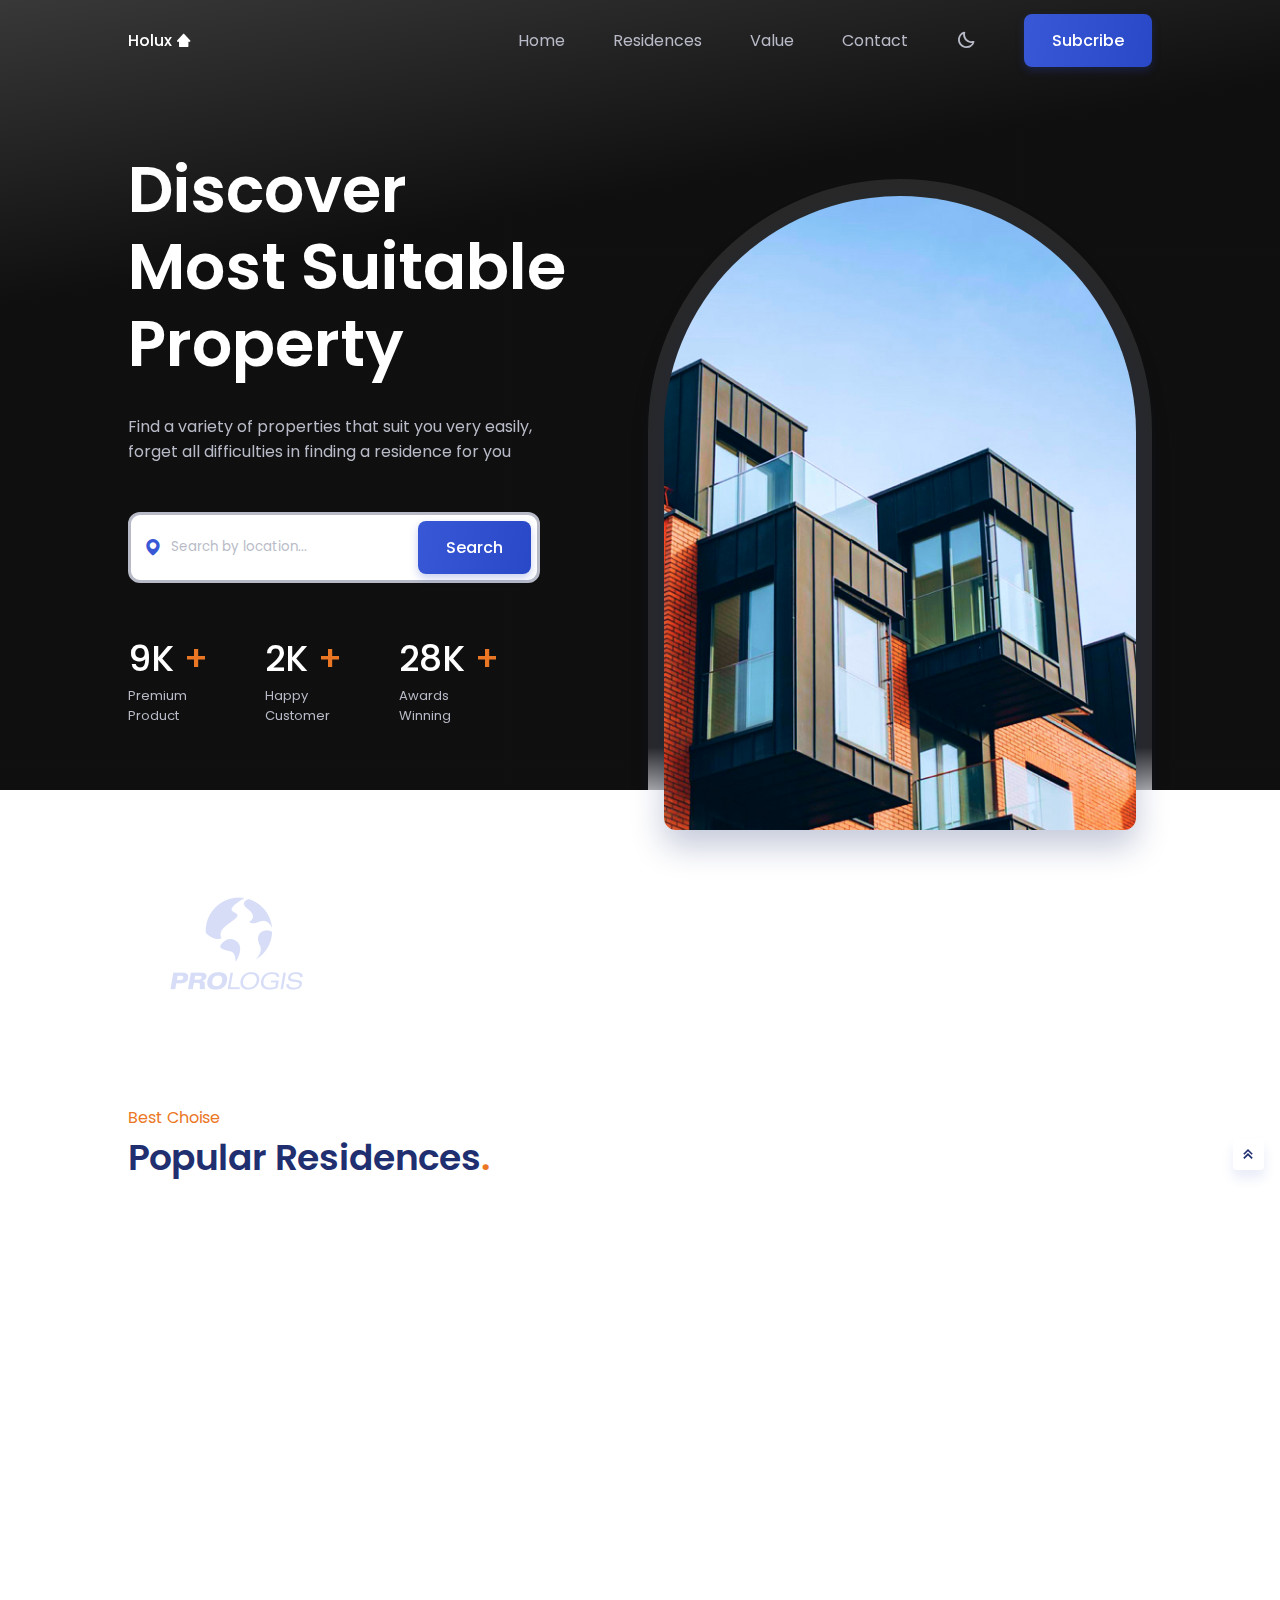
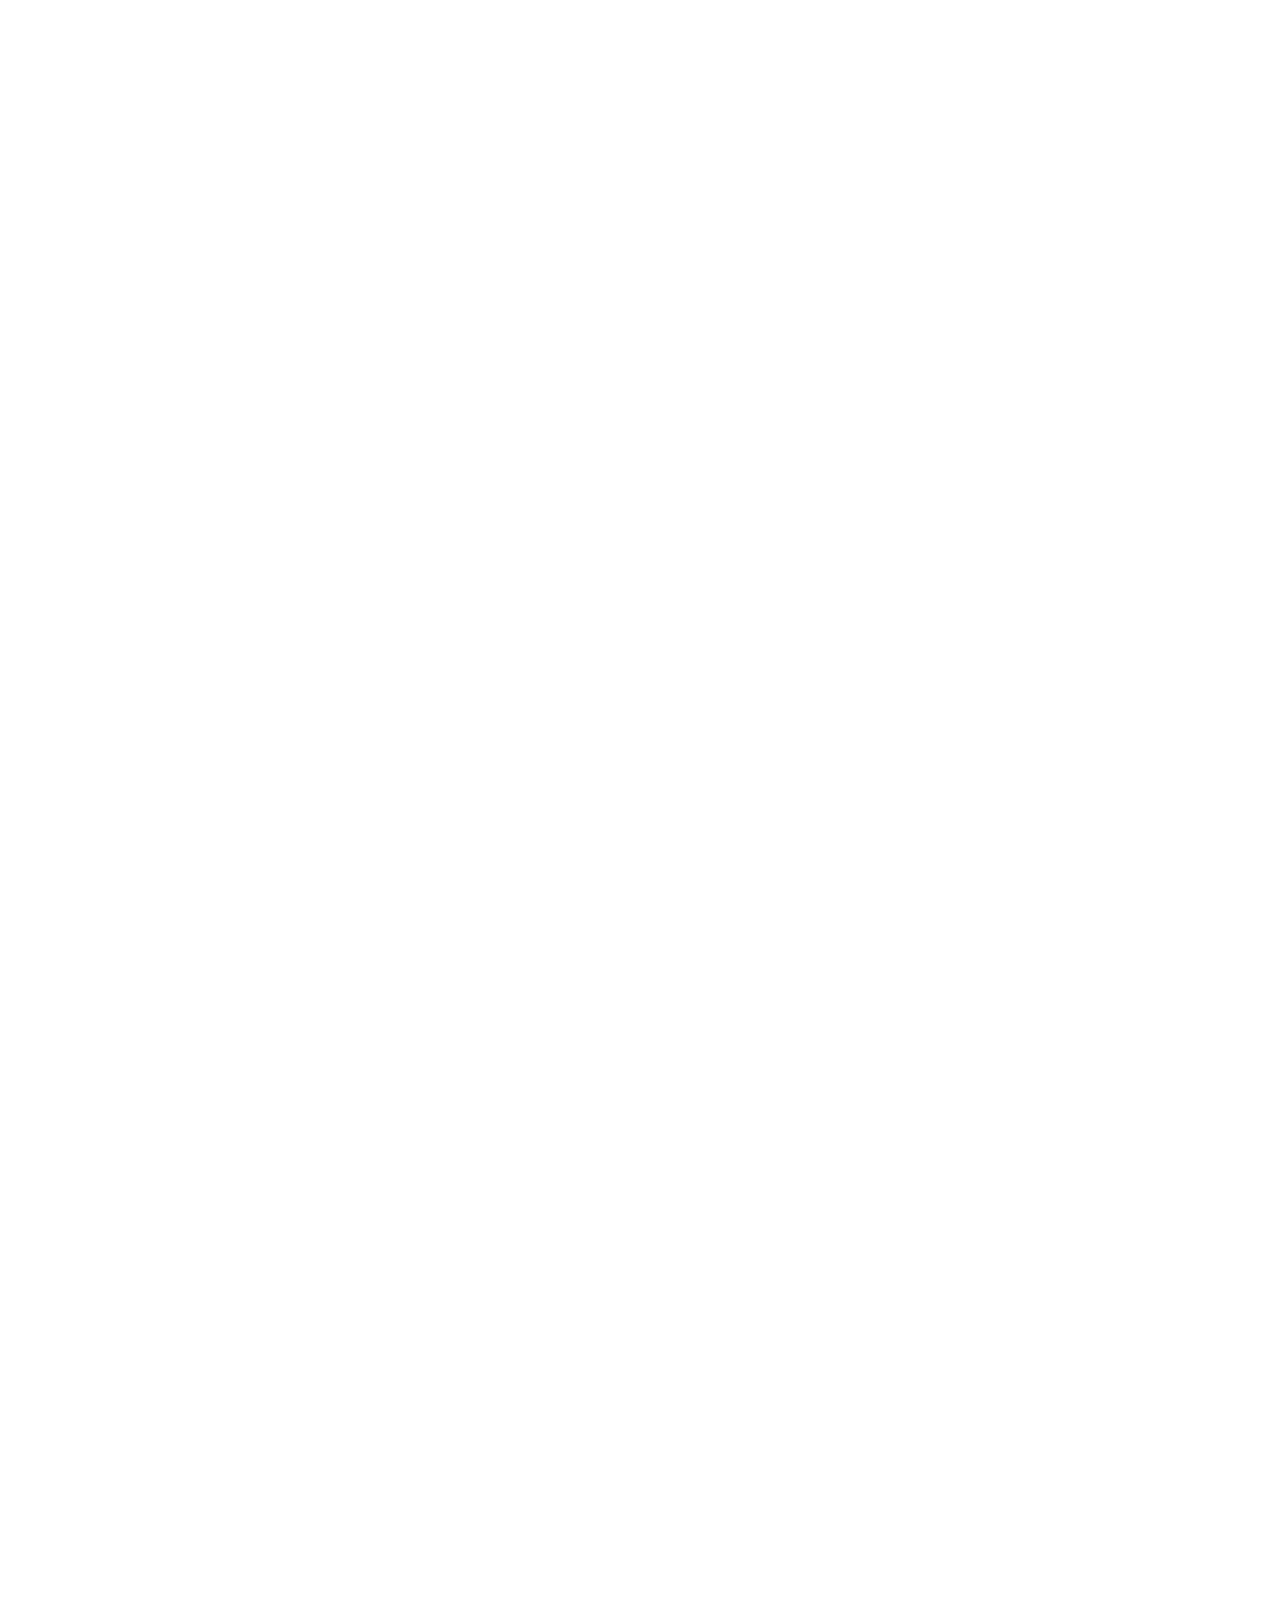
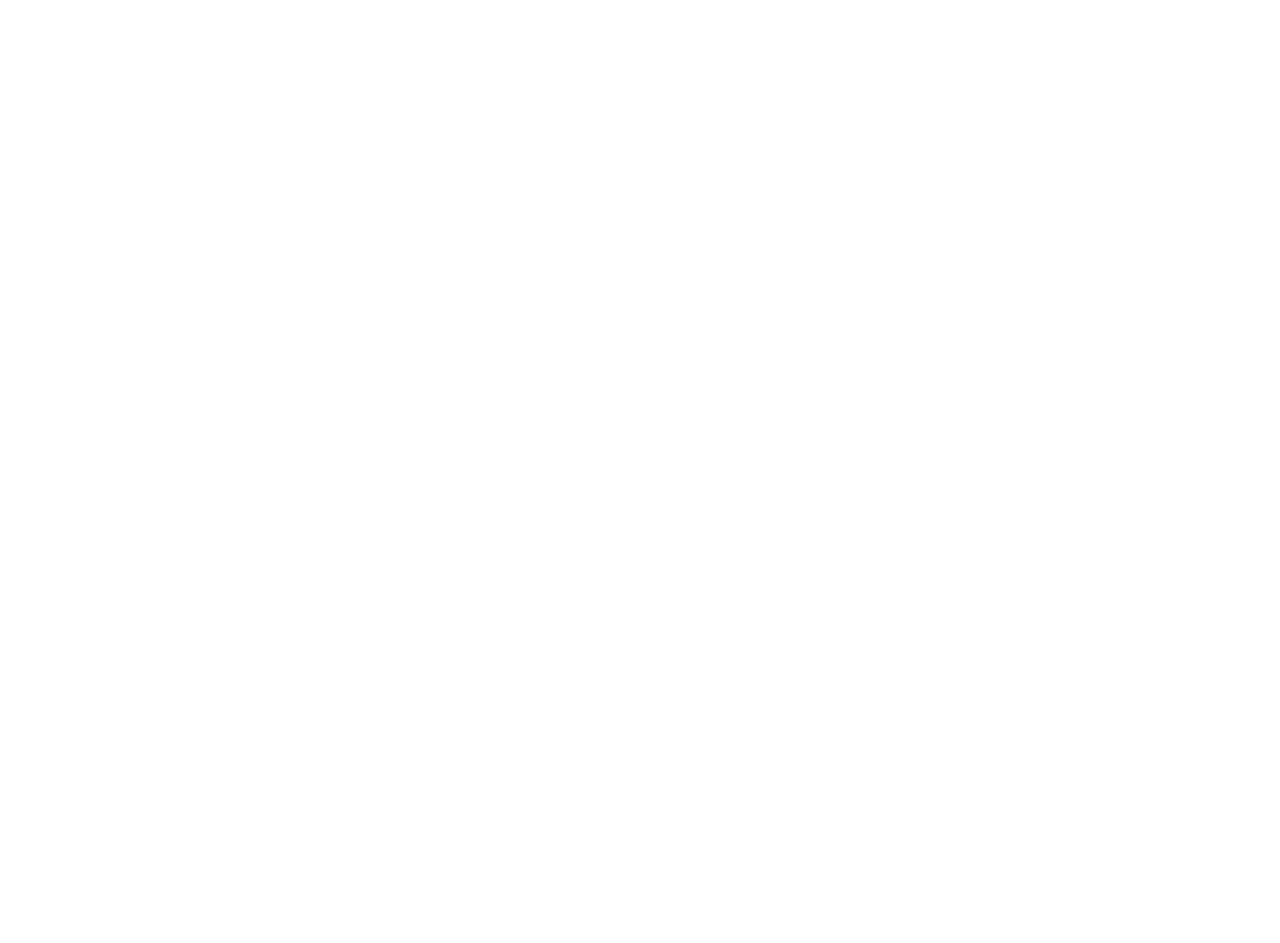
==== commit 5edfdda0: "add files" ====
--- a/index.html
+++ b/index.html
@@ -17,7 +17,7 @@
     <!--=============== CSS ===============-->
     <link rel="stylesheet" href="./assets/css/styles.css">
 
-    <title>Responsive real state website - Bedimcode</title>
+    <title>ObiEstate</title>
 </head>
 
 <body>
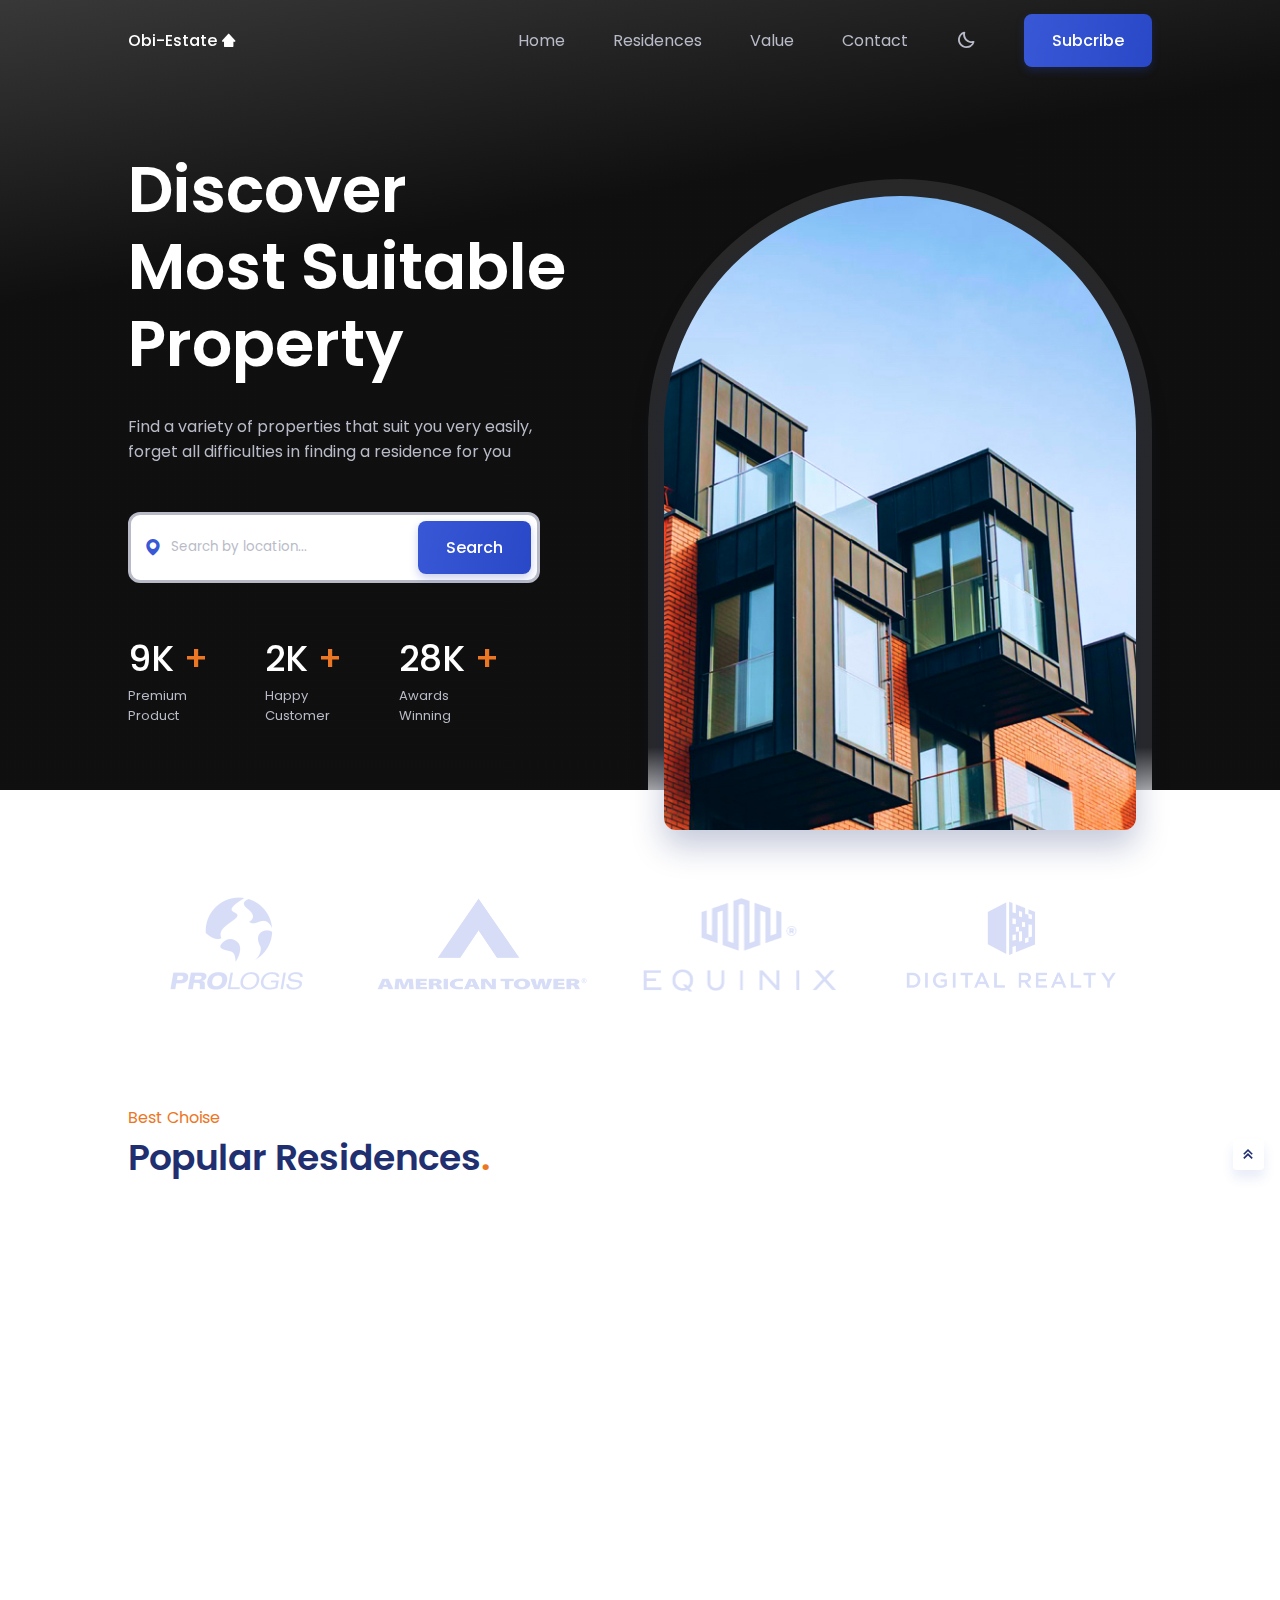
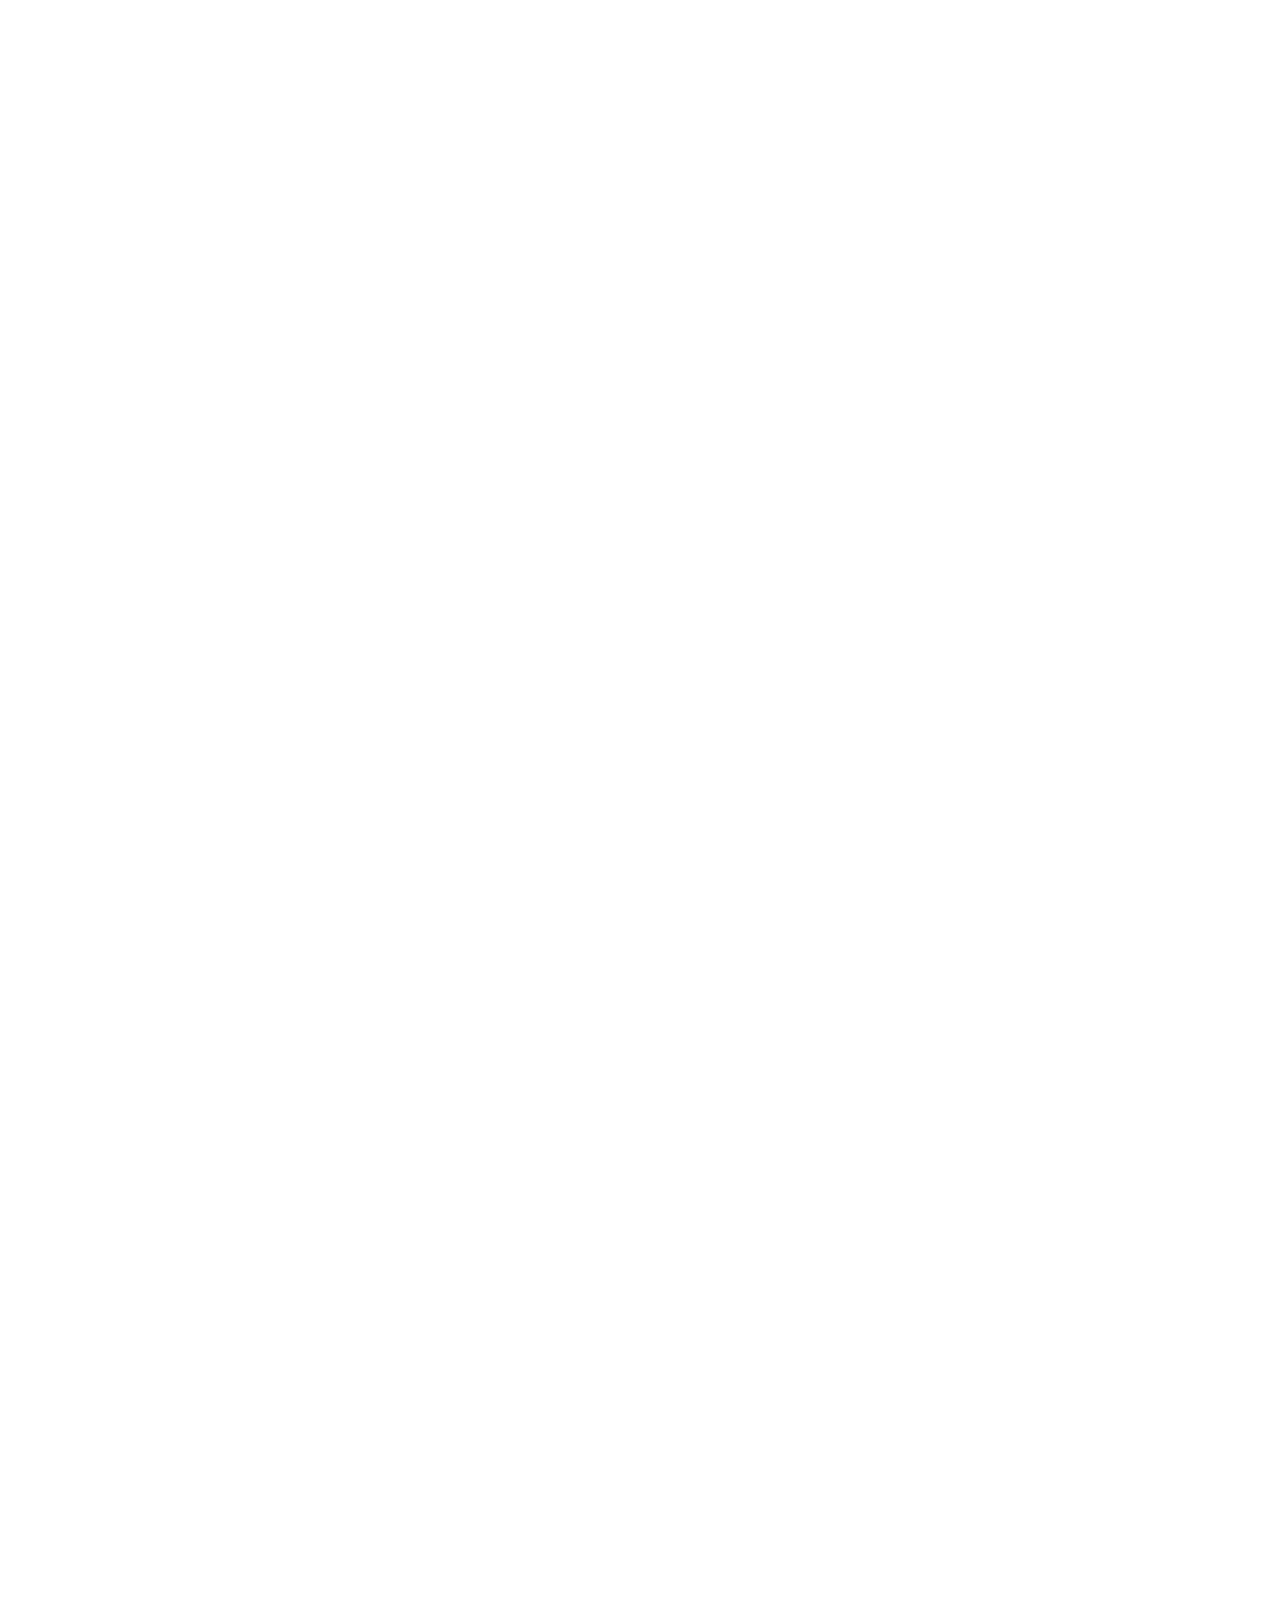
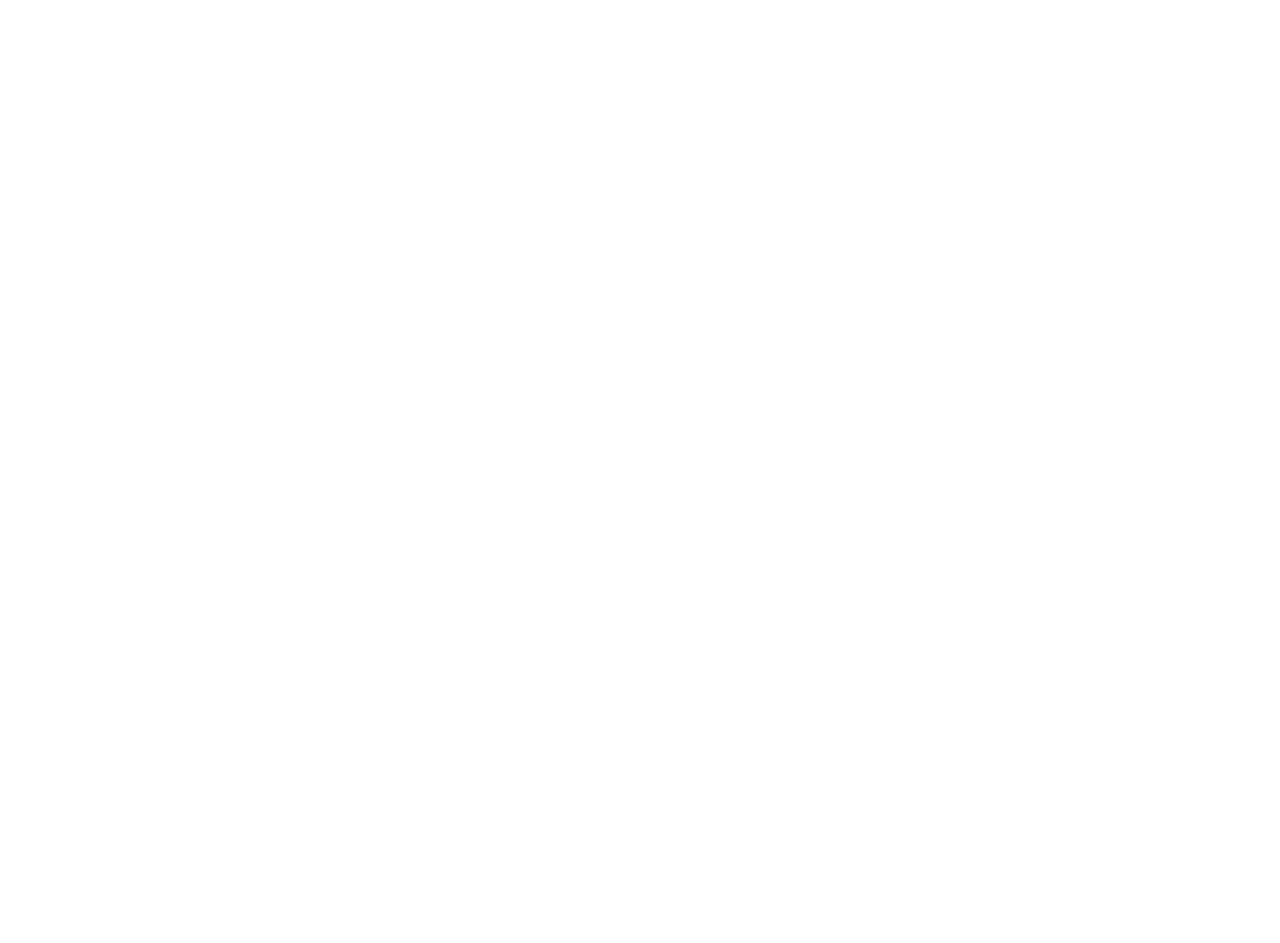
==== commit 7da020fa: "add 404 page" ====
--- a/index.html
+++ b/index.html
@@ -25,7 +25,7 @@
     <header class="header" id="header">
         <nav class="nav container">
             <a href="#" class="nav__logo">
-                Holux <i class='bx bxs-home-alt-2'></i>
+                Obi-Estate <i class='bx bxs-home-alt-2'></i>
             </a>
 
             <div class="nav__menu">
@@ -61,9 +61,9 @@
             </div>
 
             <!-- Theme change -->
-            <i class='bx bx-moon change-theme' id="theme-button" ></i>
-
-            <a href="#" class="button nav__button">
+            <i class='bx bx-moon change-theme' id="theme-button"></i>
+
+            <a href="./404.html" class="button nav__button">
                 Subcribe
             </a>
         </nav>
@@ -83,7 +83,7 @@
                         forget all difficulties in finding a residence for you
                     </p>
 
-                    <form action="" class="home__search">
+                    <form action="./404.html" class="home__search">
                         <i class='bx bxs-map'></i>
                         <input type="search" placeholder="Search by location..." class="home__search-input">
                         <button class="button">Search</button>
@@ -472,7 +472,7 @@
                     Subscribe and find super attractive price
                     quotes from us, Find your residence soon
                 </p>
-                <a href="#" class="button subscribe__button">
+                <a href="./404.html" class="button subscribe__button">
                     Get Started
                 </a>
             </div>
@@ -484,7 +484,7 @@
         <div class="footer__container container grid">
             <div>
                 <a href="#" class="footer__logo">
-                    Holux <i class='bx bxs-home-alt-2'></i>
+                    Obi-Estate <i class='bx bxs-home-alt-2'></i>
                 </a>
                 <p class="footer__description">
                     Our vision is to make all people <br>
@@ -500,15 +500,15 @@
 
                     <ul class="footer__links">
                         <li>
-                            <a href="" class="footer__link">About Us</a>
-                        </li>
-
-                        <li>
-                            <a href="" class="footer__link">Features</a>
-                        </li>
-
-                        <li>
-                            <a href="" class="footer__link">News & Blog</a>
+                            <a href="./404.html" class="footer__link">About Us</a>
+                        </li>
+
+                        <li>
+                            <a href="./404.html" class="footer__link">Features</a>
+                        </li>
+
+                        <li>
+                            <a href="./404.html" class="footer__link">News & Blog</a>
                         </li>
                     </ul>
                 </div>
@@ -520,15 +520,15 @@
 
                     <ul class="footer_links">
                         <li>
-                            <a href="" class="footer__link">How We Work?</a>
-                        </li>
-
-                        <li>
-                            <a href="" class="footer__link">Capital</a>
-                        </li>
-
-                        <li>
-                            <a href="" class="footer__link">Security</a>
+                            <a href="./404.html" class="footer__link">How We Work?</a>
+                        </li>
+
+                        <li>
+                            <a href="./404.html" class="footer__link">Capital</a>
+                        </li>
+
+                        <li>
+                            <a href="./404.html" class="footer__link">Security</a>
                         </li>
                     </ul>
                 </div>
@@ -540,15 +540,15 @@
 
                     <ul class="footer_links">
                         <li>
-                            <a href="" class="footer__link">FAQs</a>
-                        </li>
-
-                        <li>
-                            <a href="" class="footer__link">Support center</a>
-                        </li>
-
-                        <li>
-                            <a href="" class="footer__link">Contact Us</a>
+                            <a href="./404.html" class="footer__link">FAQs</a>
+                        </li>
+
+                        <li>
+                            <a href="./404.html" class="footer__link">Support center</a>
+                        </li>
+
+                        <li>
+                            <a href="./404.html" class="footer__link">Contact Us</a>
                         </li>
                     </ul>
                 </div>
@@ -560,15 +560,15 @@
 
                     <ul class="footer_social">
                         <a href="https://www.facebook.com/" target="_blank" class="footer__social-link">
-                            <i class='bx bxl-facebook-circle' ></i>
+                            <i class='bx bxl-facebook-circle'></i>
                         </a>
 
                         <a href="https://www.instagram.com/" target="_blank" class="footer__social-link">
-                            <i class='bx bxl-instagram-alt' ></i>
+                            <i class='bx bxl-instagram-alt'></i>
                         </a>
 
                         <a href="https://www.pinterest.com/" target="_blank" class="footer__social-link">
-                            <i class='bx bxl-pinterest' ></i>
+                            <i class='bx bxl-pinterest'></i>
                         </a>
                     </ul>
                 </div>
@@ -590,7 +590,7 @@
 
     <!--========== SCROLL UP ==========-->
     <a href="#" class="scrollup" id="scroll-up">
-        <i class='bx bx-chevrons-up' ></i>
+        <i class='bx bx-chevrons-up'></i>
     </a>
 
     <!--=============== SCROLLREVEAL ===============-->
